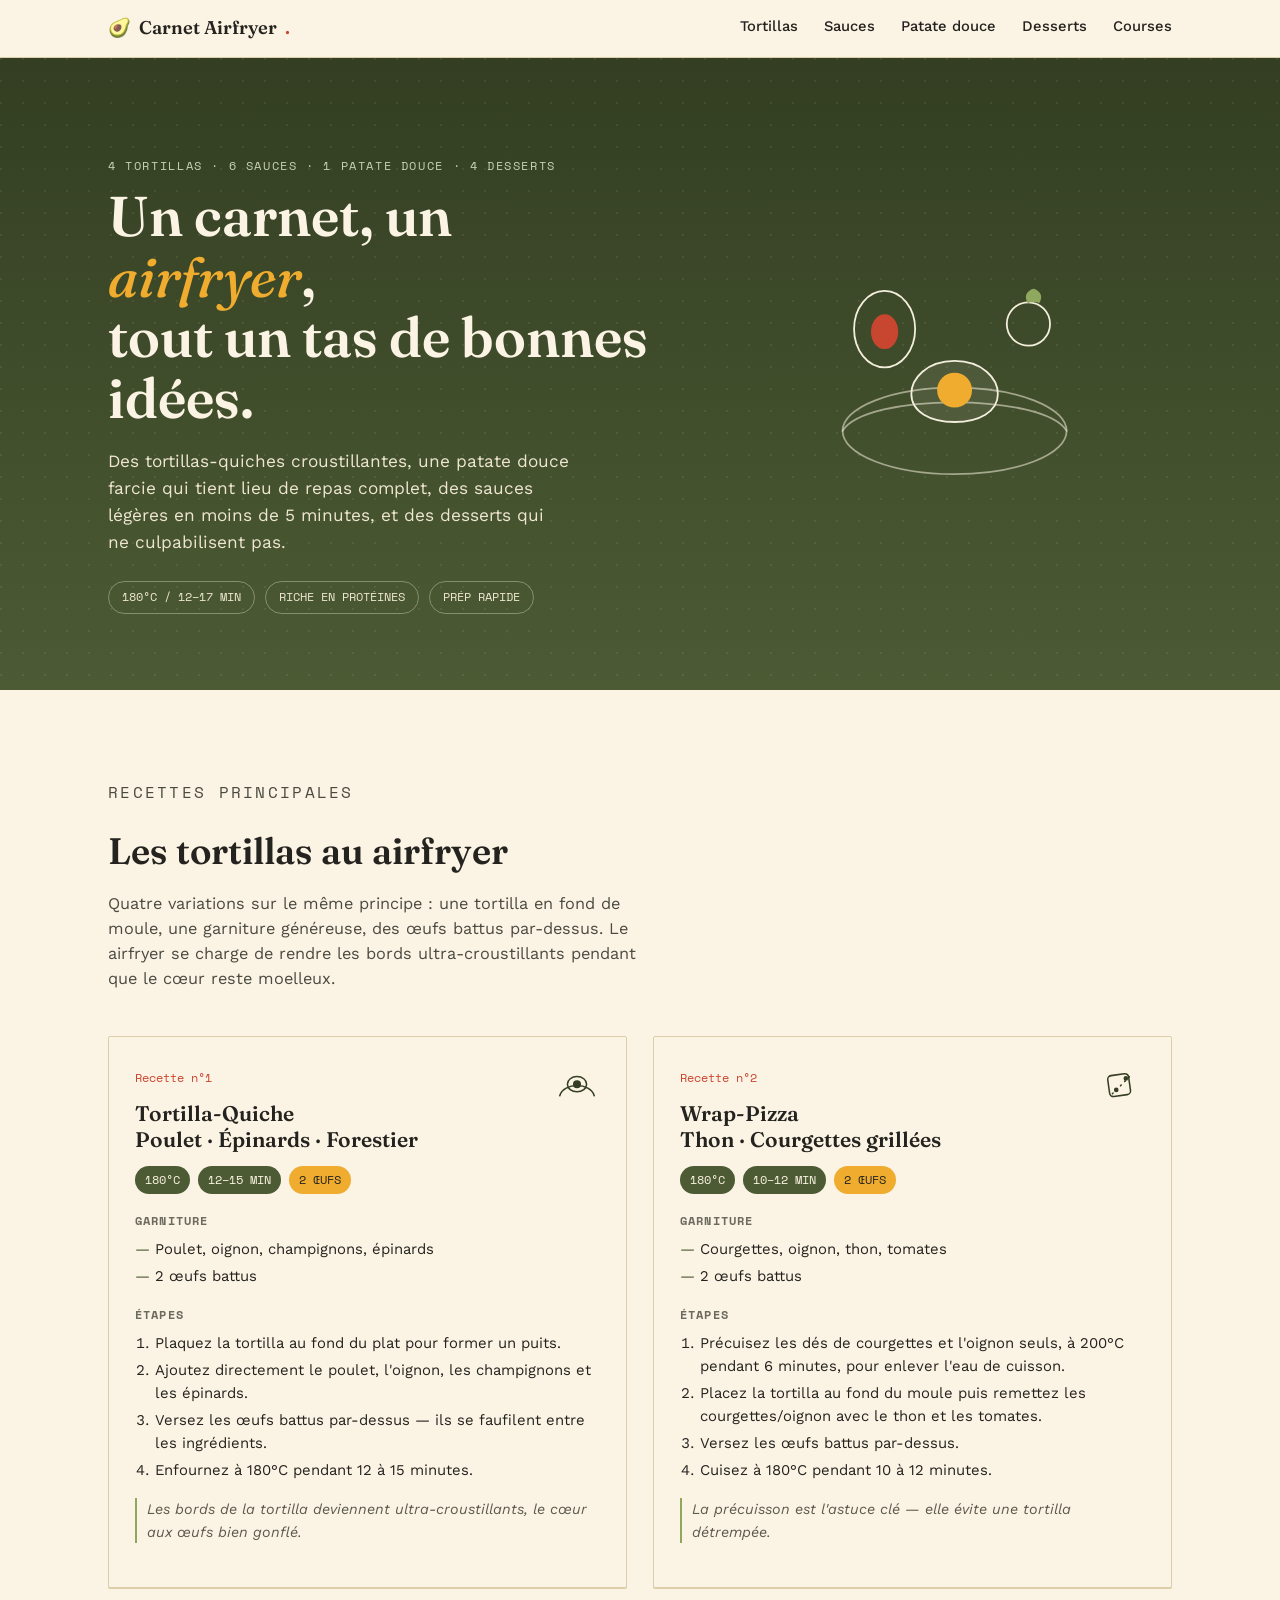
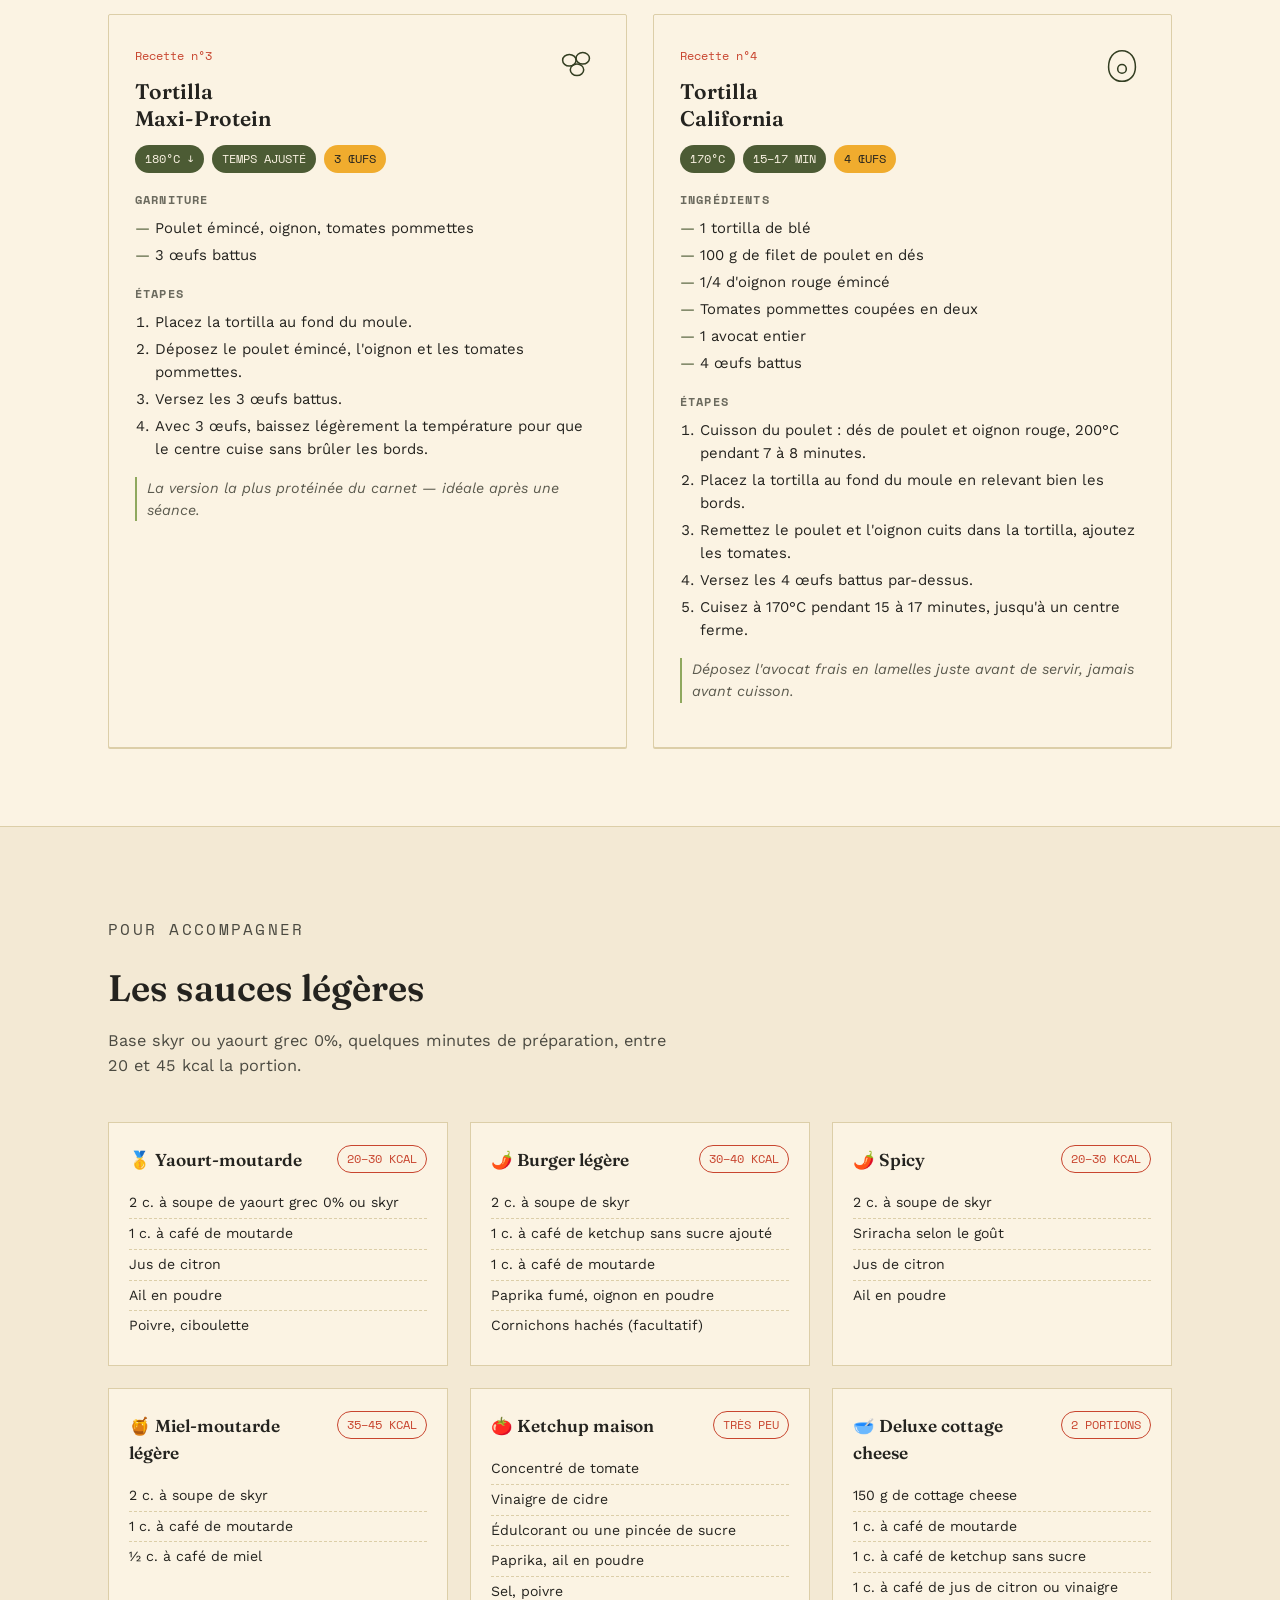
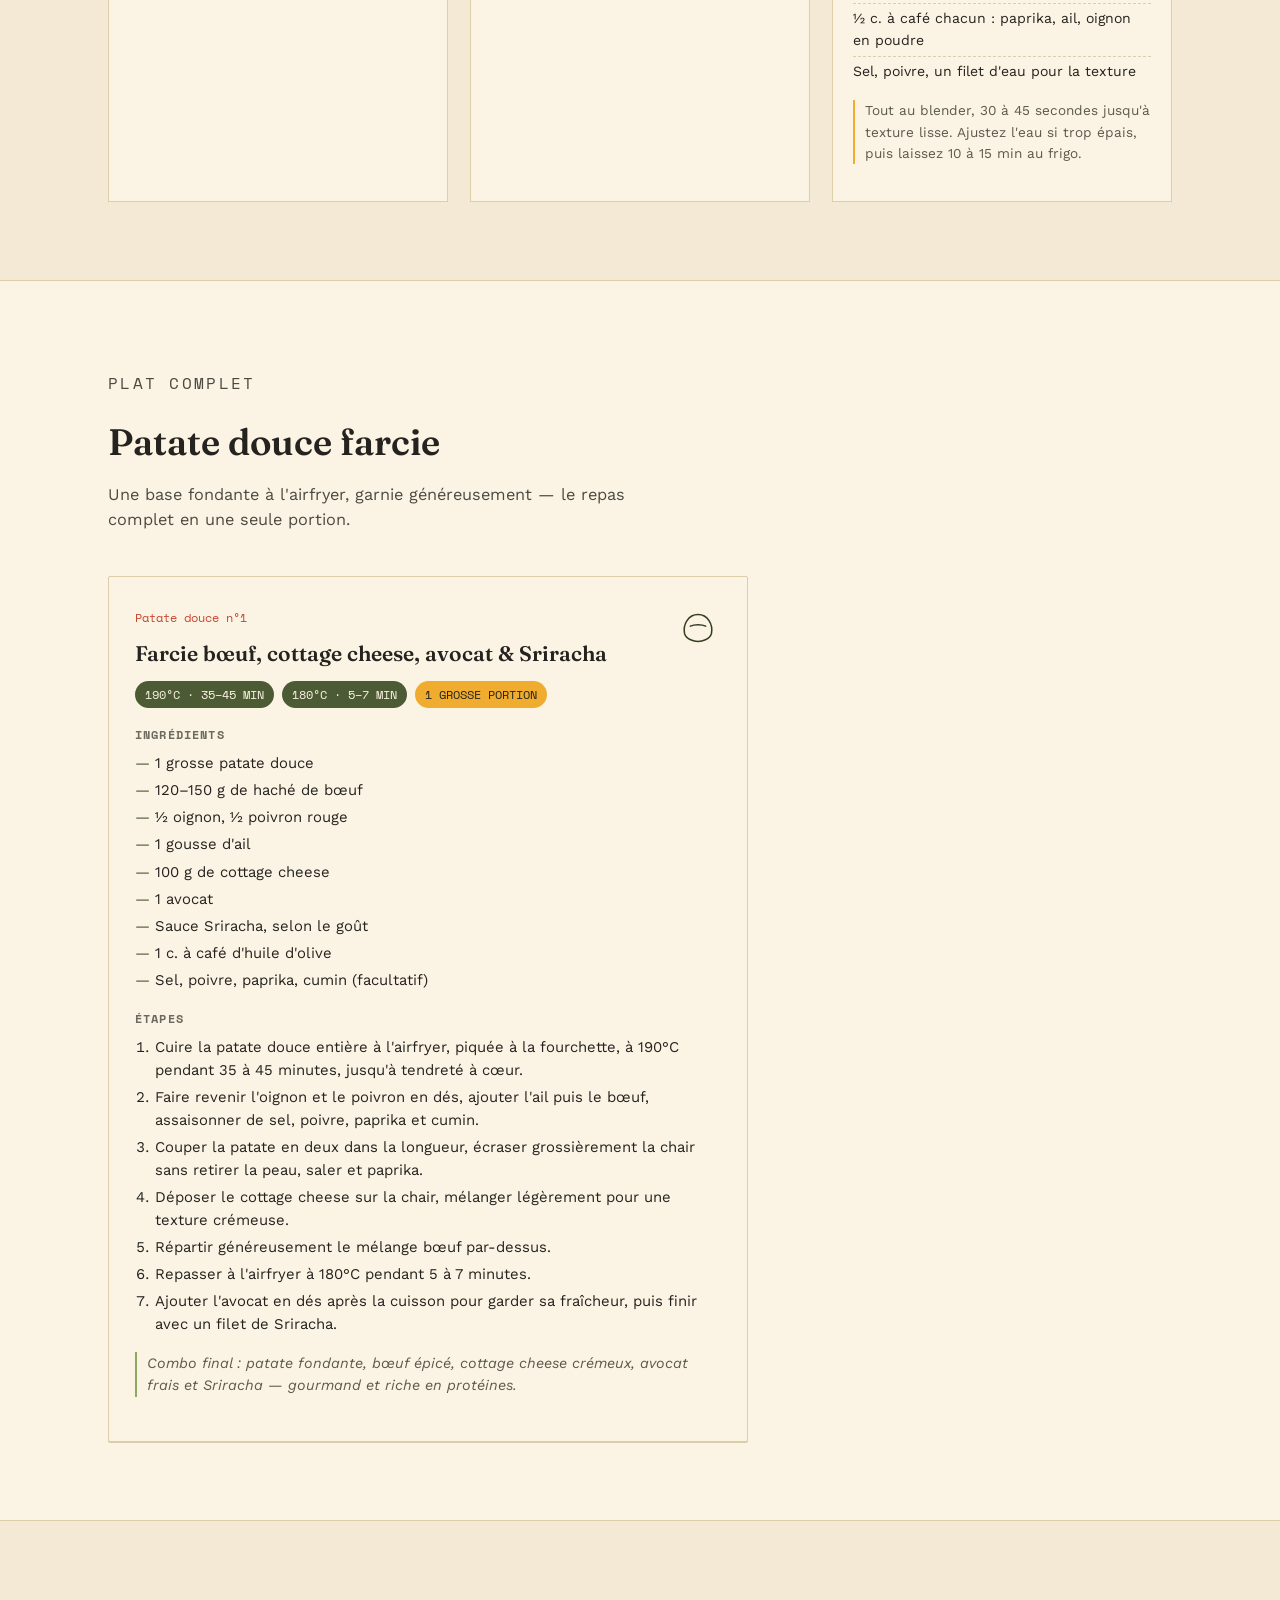
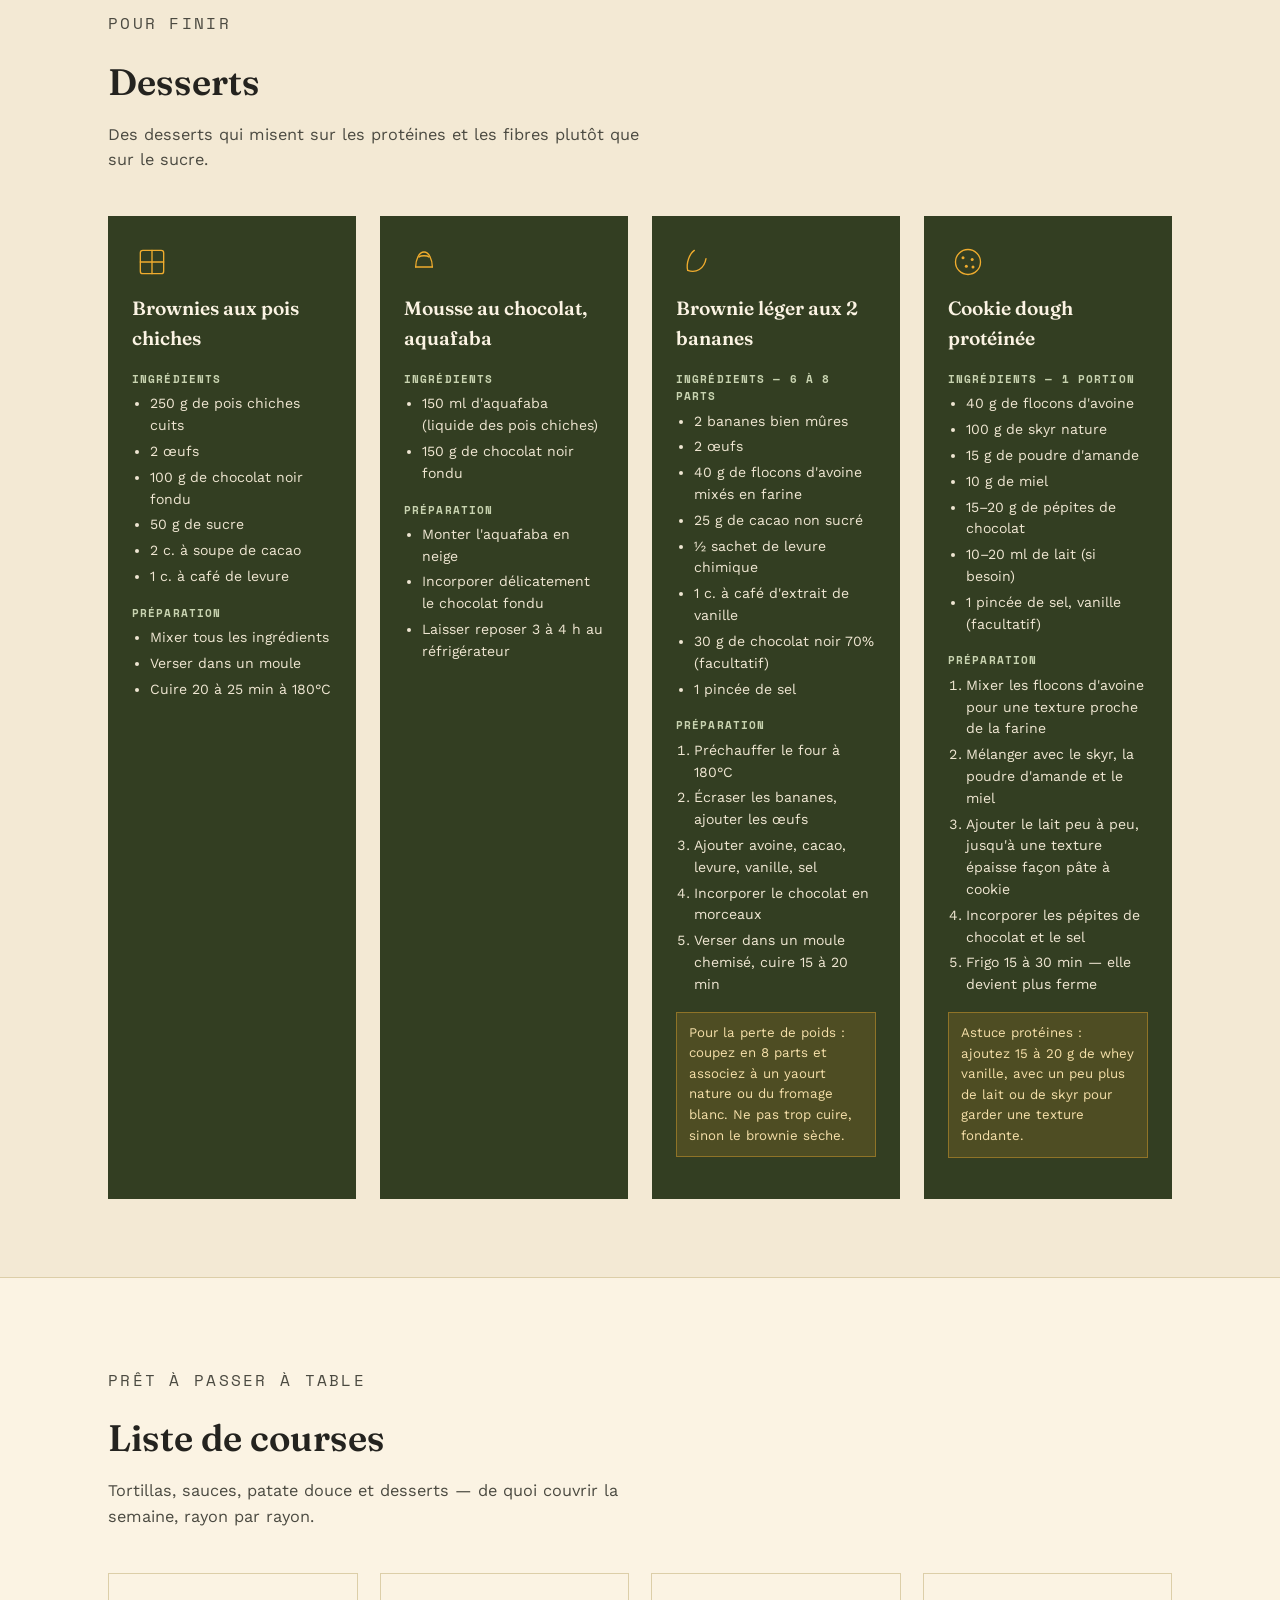
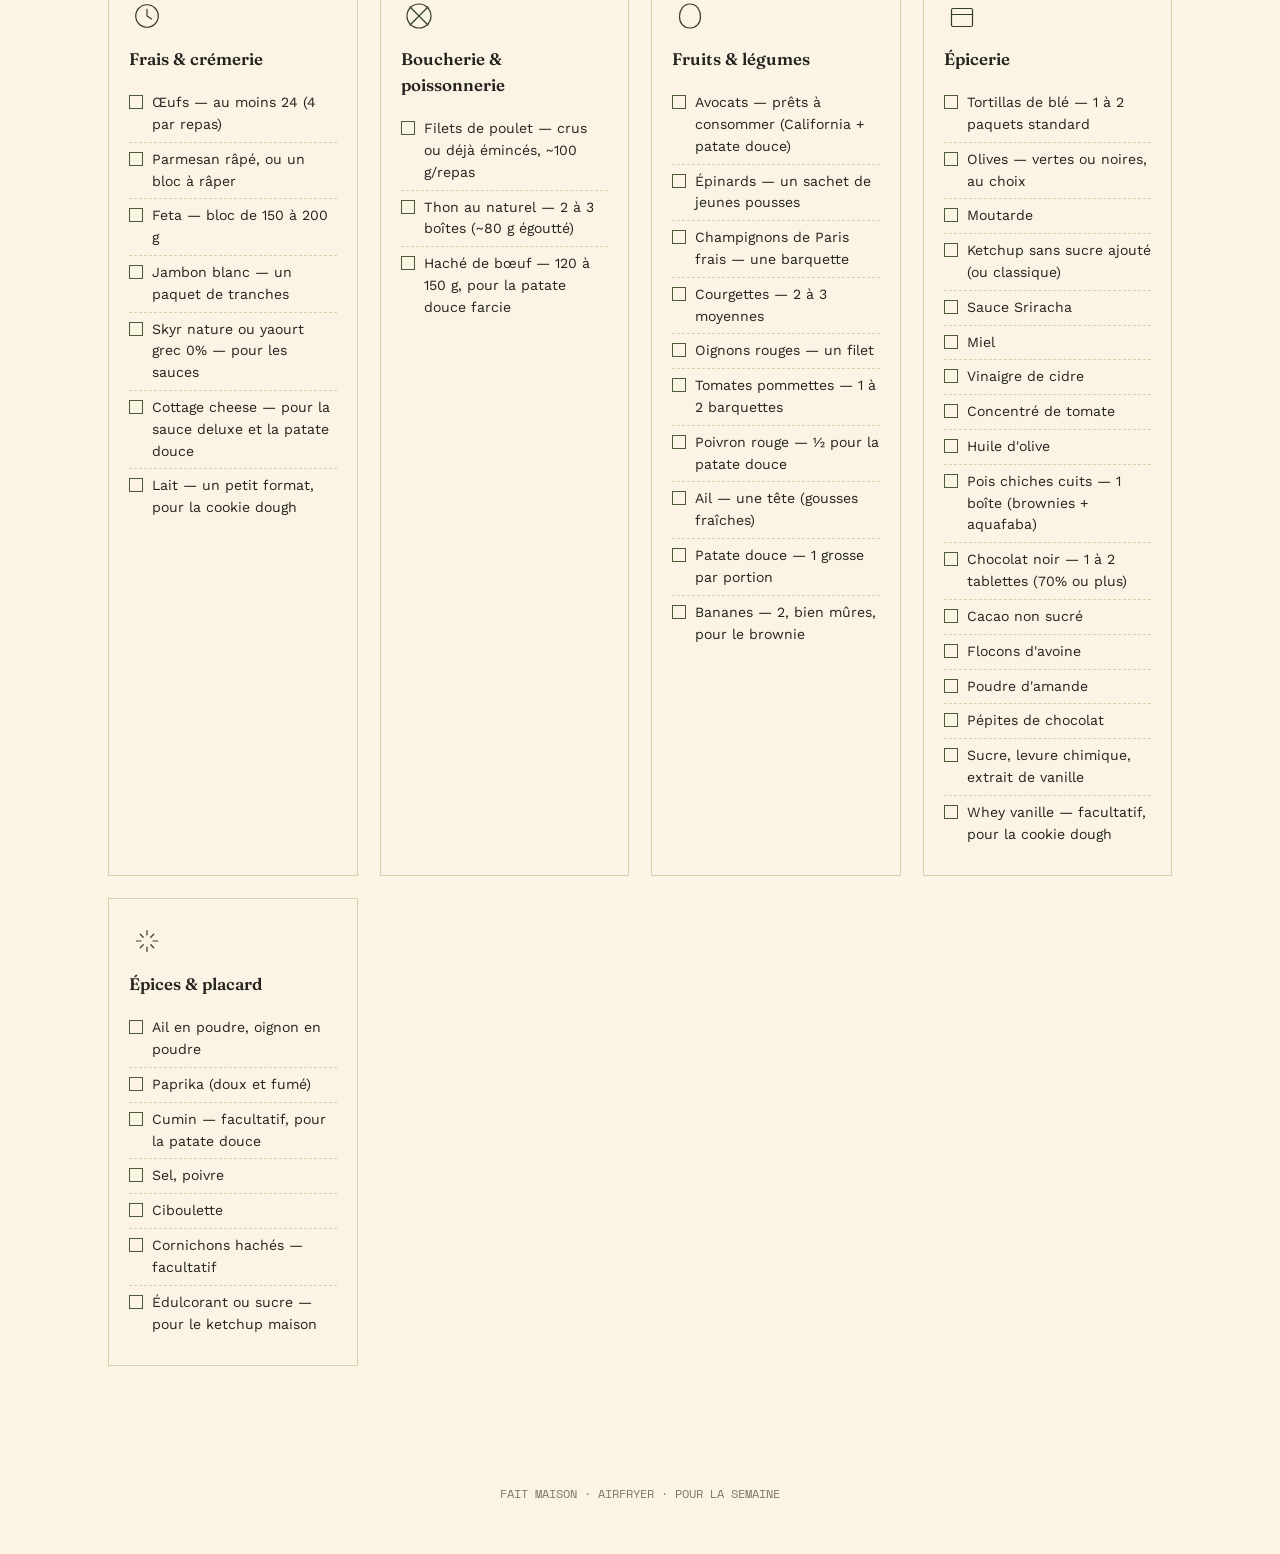
==== recettes.html @ 5f3b18d6 "Add files via upload" ====
<!DOCTYPE html>
<html lang="fr">
<head>
<meta charset="UTF-8">
<meta name="viewport" content="width=device-width, initial-scale=1.0">
<title>Carnet Airfryer — Recettes maison</title>
<link rel="preconnect" href="https://fonts.googleapis.com">
<link rel="preconnect" href="https://fonts.gstatic.com" crossorigin>
<link href="https://fonts.googleapis.com/css2?family=Fraunces:ital,opsz,wght@0,9..144,400;0,9..144,600;1,9..144,500;1,9..144,600&family=Work+Sans:wght@400;500;600;700&family=Space+Mono:wght@400;700&display=swap" rel="stylesheet">
<style>
  :root{
    --ink:#24231F;
    --paper:#FBF3E3;
    --paper-dim:#F3E9D4;
    --avocado:#4C5B34;
    --avocado-dark:#333E22;
    --avocado-light:#8FA85E;
    --yolk:#F0AC2E;
    --tomato:#C8452F;
    --line:#DCCEA8;
    --max:1120px;
  }
  *{box-sizing:border-box;}
  html{scroll-behavior:smooth;}
  @media (prefers-reduced-motion: reduce){
    html{scroll-behavior:auto;}
    *{animation-duration:0.001ms !important; animation-iteration-count:1 !important; transition-duration:0.001ms !important;}
  }
  body{
    margin:0;
    background:var(--paper);
    color:var(--ink);
    font-family:'Work Sans', sans-serif;
    font-size:16px;
    line-height:1.55;
    -webkit-font-smoothing:antialiased;
  }
  h1,h2,h3{
    font-family:'Fraunces', serif;
    margin:0;
    color:var(--ink);
    font-weight:600;
  }
  .eyebrow{
    font-family:'Space Mono', monospace;
    text-transform:uppercase;
    letter-spacing:0.14em;
    font-size:0.72rem;
    color:var(--avocado);
  }
  a{color:inherit;}
  img,svg{display:block;}
  .icon{width:46px;height:46px;color:var(--avocado-dark);flex-shrink:0;}
  .wrap{max-width:var(--max); margin:0 auto; padding:0 28px;}

  /* ---------- Header ---------- */
  .site-header{
    position:sticky; top:0; z-index:50;
    background:rgba(251,243,227,0.9);
    backdrop-filter:blur(6px);
    border-bottom:1px solid var(--line);
  }
  .site-header .wrap{
    display:flex; align-items:center; justify-content:space-between;
    padding-top:14px; padding-bottom:14px;
  }
  .logo{
    font-family:'Fraunces', serif;
    font-weight:600;
    font-size:1.15rem;
    display:flex; align-items:center; gap:8px;
  }
  .logo .dot{color:var(--tomato);}
  .site-header nav{display:flex; gap:26px;}
  .site-header nav a{
    text-decoration:none;
    font-size:0.92rem;
    font-weight:500;
    color:var(--ink);
    position:relative;
    padding-bottom:3px;
  }
  .site-header nav a::after{
    content:"";
    position:absolute; left:0; right:0; bottom:0;
    height:2px; background:var(--avocado);
    transform:scaleX(0); transform-origin:left;
    transition:transform .25s ease;
  }
  .site-header nav a:hover::after, .site-header nav a:focus-visible::after{transform:scaleX(1);}

  /* ---------- Hero ---------- */
  .hero{
    background:linear-gradient(180deg, var(--avocado-dark) 0%, var(--avocado) 100%);
    color:var(--paper);
    padding:88px 0 76px;
    position:relative;
    overflow:hidden;
  }
  .hero::before{
    content:"";
    position:absolute; inset:0;
    background-image:radial-gradient(circle at 1px 1px, rgba(251,243,227,0.08) 1px, transparent 0);
    background-size:22px 22px;
    pointer-events:none;
  }
  .hero .wrap{display:grid; grid-template-columns:1.15fr 0.85fr; gap:40px; align-items:center; position:relative;}
  .hero h1{
    font-size:clamp(2.3rem, 4.4vw, 3.5rem);
    line-height:1.08;
    color:var(--paper);
    max-width:15ch;
  }
  .hero h1 em{
    font-style:italic; color:var(--yolk); font-weight:500;
  }
  .hero p.lede{
    margin-top:20px;
    font-size:1.08rem;
    max-width:42ch;
    color:#EFE6D2;
  }
  .hero .tags{display:flex; gap:10px; flex-wrap:wrap; margin-top:26px;}
  .hero .tags span{
    font-family:'Space Mono', monospace;
    font-size:0.75rem;
    border:1px solid rgba(251,243,227,0.35);
    border-radius:100px;
    padding:6px 13px;
    color:#EFE6D2;
  }
  .hero-art{ position:relative; height:280px; }
  .hero-art svg{position:absolute;}

  /* ---------- Sections ---------- */
  .section{padding:78px 0;}
  .section + .section{border-top:1px solid var(--line);}
  .section--dim{background:var(--paper-dim);}
  .section-head{max-width:56ch; margin-bottom:44px;}
  .section-head h2{font-size:clamp(1.7rem,3vw,2.3rem); margin-top:8px;}
  .section-head p{margin-top:12px; color:#4B4A41; font-size:1.02rem;}

  /* ---------- Recipe cards ---------- */
  .grid{
    display:grid;
    grid-template-columns:repeat(2, 1fr);
    gap:26px;
  }
  .card{
    background:var(--paper);
    border:1px solid var(--line);
    border-radius:2px;
    padding:28px 26px 30px;
    position:relative;
    box-shadow:0 1px 0 var(--line);
    transition:transform .22s ease, box-shadow .22s ease;
  }
  .card:hover{transform:translateY(-3px); box-shadow:0 10px 22px -14px rgba(36,35,31,0.45);}
  .card-top{display:flex; align-items:flex-start; justify-content:space-between; gap:14px;}
  .card h3{font-size:1.32rem; margin-top:10px; line-height:1.25;}
  .card .num{
    font-family:'Space Mono', monospace;
    font-size:0.72rem;
    color:var(--tomato);
  }
  .badges{display:flex; gap:8px; flex-wrap:wrap; margin:14px 0 18px;}
  .badge{
    font-family:'Space Mono', monospace;
    font-size:0.72rem;
    background:var(--avocado);
    color:var(--paper);
    padding:5px 10px;
    border-radius:100px;
    white-space:nowrap;
  }
  .badge.alt{background:var(--yolk); color:var(--ink);}
  .card .note{
    font-size:0.9rem;
    font-style:italic;
    color:#5B5A4E;
    border-left:2px solid var(--avocado-light);
    padding-left:10px;
    margin-top:16px;
  }
  .card h4{
    font-family:'Space Mono', monospace;
    font-size:0.72rem;
    text-transform:uppercase;
    letter-spacing:0.1em;
    color:#6B6A5E;
    margin:18px 0 8px;
  }
  .card ul, .card ol{margin:0; padding-left:20px; font-size:0.93rem;}
  .card ul li, .card ol li{margin-bottom:4px;}
  .card ul{list-style:none; padding-left:0;}
  .card ul li::before{content:"— "; color:var(--avocado);}

  /* ---------- Courses (grocery) ---------- */
  .courses-grid{display:grid; grid-template-columns:repeat(auto-fit, minmax(210px,1fr)); gap:22px;}
  .rayon{
    background:var(--paper);
    border:1px solid var(--line);
    padding:24px 20px;
  }
  .rayon .icon{width:36px;height:36px; margin-bottom:12px;}
  .rayon h3{font-size:1.05rem;}
  .rayon ul{list-style:none; padding:0; margin:14px 0 0; font-size:0.88rem;}
  .rayon li{
    display:flex; gap:9px; align-items:flex-start;
    padding:6px 0;
    border-top:1px dashed var(--line);
  }
  .rayon li:first-child{border-top:none;}
  .rayon li::before{
    content:"";
    width:12px; height:12px;
    margin-top:3px;
    border:1.5px solid var(--avocado);
    flex-shrink:0;
  }

  /* ---------- Sauces ---------- */
  .sauce-grid{display:grid; grid-template-columns:repeat(3,1fr); gap:22px;}
  .sauce-card{
    background:var(--paper);
    border:1px solid var(--line);
    padding:22px 20px 24px;
    display:flex; flex-direction:column;
  }
  .sauce-card .top{display:flex; justify-content:space-between; align-items:flex-start; gap:10px;}
  .sauce-card h3{font-size:1.08rem; margin-top:2px;}
  .kcal{
    font-family:'Space Mono', monospace;
    font-size:0.72rem;
    color:var(--tomato);
    white-space:nowrap;
    border:1px solid var(--tomato);
    border-radius:100px;
    padding:4px 9px;
  }
  .sauce-card ul{list-style:none; padding:0; margin:14px 0 0; font-size:0.88rem; flex:1;}
  .sauce-card ul li{padding:4px 0; border-top:1px dashed var(--line);}
  .sauce-card ul li:first-child{border-top:none;}
  .sauce-card .prep{
    margin-top:14px;
    font-size:0.85rem;
    color:#5B5A4E;
    border-left:2px solid var(--yolk);
    padding-left:10px;
  }

  /* ---------- Desserts ---------- */
  .dessert-grid{display:grid; grid-template-columns:repeat(auto-fit, minmax(240px,1fr)); gap:24px;}
  .dessert-card{
    background:var(--avocado-dark);
    color:var(--paper);
    padding:26px 24px 28px;
    position:relative;
  }
  .dessert-card .icon{color:var(--yolk); width:40px; height:40px;}
  .dessert-card h3{color:var(--paper); font-size:1.2rem; margin-top:12px;}
  .dessert-card h4{
    font-family:'Space Mono', monospace;
    font-size:0.7rem; text-transform:uppercase; letter-spacing:0.1em;
    color:#C8D3B0; margin:16px 0 6px;
  }
  .dessert-card ul, .dessert-card ol{padding-left:18px; font-size:0.88rem; margin:0;}
  .dessert-card li{margin-bottom:4px; color:#EFE6D2;}
  .dessert-card .tip{
    margin-top:16px;
    background:rgba(240,172,46,0.14);
    border:1px solid rgba(240,172,46,0.4);
    padding:10px 12px;
    font-size:0.83rem;
    color:#F5DFA9;
  }

  footer{
    padding:40px 0 50px;
    text-align:center;
    font-family:'Space Mono', monospace;
    font-size:0.78rem;
    color:#7C7A6B;
  }

  /* ---------- Responsive ---------- */
  @media (max-width:900px){
    .hero .wrap{grid-template-columns:1fr;}
    .hero-art{height:200px;}
    .grid, .sauce-grid, .dessert-grid{grid-template-columns:repeat(2,1fr);}
    .courses-grid{grid-template-columns:repeat(2,1fr);}
  }
  @media (max-width:640px){
    .site-header nav{display:none;}
    .grid, .sauce-grid, .dessert-grid, .courses-grid{grid-template-columns:1fr;}
    .section{padding:56px 0;}
    .hero{padding:64px 0 52px;}
  }

  /* focus visibility */
  a:focus-visible, button:focus-visible{outline:2px solid var(--tomato); outline-offset:3px;}
</style>
</head>
<body>

<header class="site-header">
  <div class="wrap">
    <div class="logo"><span>🥑</span> Carnet Airfryer<span class="dot">.</span></div>
    <nav>
      <a href="#tortillas">Tortillas</a>
      <a href="#sauces">Sauces</a>
      <a href="#patate-douce">Patate douce</a>
      <a href="#desserts">Desserts</a>
      <a href="#courses">Courses</a>
    </nav>
  </div>
</header>

<!-- ================= HERO ================= -->
<section class="hero" id="hero">
  <div class="wrap">
    <div>
      <p class="eyebrow" style="color:#C8D3B0;">4 tortillas · 6 sauces · 1 patate douce · 4 desserts</p>
      <h1>Un carnet, un <em>airfryer</em>,<br>tout un tas de bonnes idées.</h1>
      <p class="lede">Des tortillas-quiches croustillantes, une patate douce farcie qui tient lieu de repas complet, des sauces légères en moins de 5 minutes, et des desserts qui ne culpabilisent pas.</p>
      <div class="tags">
        <span>180°C / 12–17 MIN</span>
        <span>RICHE EN PROTÉINES</span>
        <span>PRÉP RAPIDE</span>
      </div>
    </div>
    <div class="hero-art">
      <svg viewBox="0 0 220 220" width="100%" height="100%" fill="none" stroke="#F4EEDD" stroke-width="1.4" stroke-linecap="round" stroke-linejoin="round">
        <!-- tortilla base -->
        <ellipse cx="110" cy="150" rx="88" ry="34" stroke-opacity="0.55"/>
        <path d="M22 150 C 40 120, 180 120, 198 150" stroke-opacity="0.55"/>
        <!-- egg -->
        <path d="M110 95 c -22 0 -34 14 -34 26 c 0 14 15 22 34 22 c 19 0 34 -8 34 -22 c 0 -12 -12 -26 -34 -26 z" fill="#F4EEDD" fill-opacity="0.08"/>
        <circle cx="110" cy="118" r="13" fill="#F0AC2E" stroke="#F0AC2E"/>
        <!-- avocado slice -->
        <ellipse cx="55" cy="70" rx="24" ry="30" stroke="#F4EEDD"/>
        <ellipse cx="55" cy="72" rx="10" ry="13" fill="#C8452F" stroke="#C8452F"/>
        <!-- tomato -->
        <circle cx="168" cy="66" r="17" stroke="#F4EEDD"/>
        <path d="M168 49 q -4 -7 4 -10 q 8 3 4 10" fill="#8FA85E" stroke="#8FA85E"/>
      </svg>
    </div>
  </div>
</section>

<!-- ================= TORTILLAS ================= -->
<section class="section" id="tortillas">
  <div class="wrap">
    <div class="section-head">
      <p class="eyebrow">Recettes principales</p>
      <h2>Les tortillas au airfryer</h2>
      <p>Quatre variations sur le même principe&nbsp;: une tortilla en fond de moule, une garniture généreuse, des œufs battus par-dessus. Le airfryer se charge de rendre les bords ultra-croustillants pendant que le cœur reste moelleux.</p>
    </div>

    <div class="grid">

      <!-- Recette 1 -->
      <article class="card">
        <div class="card-top">
          <div>
            <span class="num">Recette n°1</span>
            <h3>Tortilla-Quiche<br>Poulet · Épinards · Forestier</h3>
          </div>
          <svg class="icon" viewBox="0 0 48 48" fill="none" stroke="currentColor" stroke-width="1.6" stroke-linecap="round" stroke-linejoin="round">
            <path d="M6 32c4-14 32-14 36 0" />
            <ellipse cx="24" cy="20" rx="10" ry="8"/>
            <circle cx="24" cy="20" r="3.4" fill="currentColor"/>
          </svg>
        </div>
        <div class="badges">
          <span class="badge">180°C</span>
          <span class="badge">12–15 MIN</span>
          <span class="badge alt">2 ŒUFS</span>
        </div>
        <h4>Garniture</h4>
        <ul>
          <li>Poulet, oignon, champignons, épinards</li>
          <li>2 œufs battus</li>
        </ul>
        <h4>Étapes</h4>
        <ol>
          <li>Plaquez la tortilla au fond du plat pour former un puits.</li>
          <li>Ajoutez directement le poulet, l'oignon, les champignons et les épinards.</li>
          <li>Versez les œufs battus par-dessus — ils se faufilent entre les ingrédients.</li>
          <li>Enfournez à 180°C pendant 12 à 15 minutes.</li>
        </ol>
        <p class="note">Les bords de la tortilla deviennent ultra-croustillants, le cœur aux œufs bien gonflé.</p>
      </article>

      <!-- Recette 2 -->
      <article class="card">
        <div class="card-top">
          <div>
            <span class="num">Recette n°2</span>
            <h3>Wrap-Pizza<br>Thon · Courgettes grillées</h3>
          </div>
          <svg class="icon" viewBox="0 0 48 48" fill="none" stroke="currentColor" stroke-width="1.6" stroke-linecap="round" stroke-linejoin="round">
            <rect x="10" y="10" width="22" height="22" rx="4" transform="rotate(-8 21 21)"/>
            <path d="M14 30l20 -20" stroke-dasharray="1 5"/>
            <circle cx="28" cy="14" r="1.6" fill="currentColor"/>
            <circle cx="18" cy="26" r="1.6" fill="currentColor"/>
          </svg>
        </div>
        <div class="badges">
          <span class="badge">180°C</span>
          <span class="badge">10–12 MIN</span>
          <span class="badge alt">2 ŒUFS</span>
        </div>
        <h4>Garniture</h4>
        <ul>
          <li>Courgettes, oignon, thon, tomates</li>
          <li>2 œufs battus</li>
        </ul>
        <h4>Étapes</h4>
        <ol>
          <li>Précuisez les dés de courgettes et l'oignon seuls, à 200°C pendant 6 minutes, pour enlever l'eau de cuisson.</li>
          <li>Placez la tortilla au fond du moule puis remettez les courgettes/oignon avec le thon et les tomates.</li>
          <li>Versez les œufs battus par-dessus.</li>
          <li>Cuisez à 180°C pendant 10 à 12 minutes.</li>
        </ol>
        <p class="note">La précuisson est l'astuce clé — elle évite une tortilla détrempée.</p>
      </article>

      <!-- Recette 3 -->
      <article class="card">
        <div class="card-top">
          <div>
            <span class="num">Recette n°3</span>
            <h3>Tortilla<br>Maxi-Protein</h3>
          </div>
          <svg class="icon" viewBox="0 0 48 48" fill="none" stroke="currentColor" stroke-width="1.6" stroke-linecap="round" stroke-linejoin="round">
            <ellipse cx="16" cy="18" rx="7" ry="6"/>
            <ellipse cx="30" cy="16" rx="7" ry="6"/>
            <ellipse cx="24" cy="28" rx="7" ry="6"/>
          </svg>
        </div>
        <div class="badges">
          <span class="badge">180°C ↓</span>
          <span class="badge">TEMPS AJUSTÉ</span>
          <span class="badge alt">3 ŒUFS</span>
        </div>
        <h4>Garniture</h4>
        <ul>
          <li>Poulet émincé, oignon, tomates pommettes</li>
          <li>3 œufs battus</li>
        </ul>
        <h4>Étapes</h4>
        <ol>
          <li>Placez la tortilla au fond du moule.</li>
          <li>Déposez le poulet émincé, l'oignon et les tomates pommettes.</li>
          <li>Versez les 3 œufs battus.</li>
          <li>Avec 3 œufs, baissez légèrement la température pour que le centre cuise sans brûler les bords.</li>
        </ol>
        <p class="note">La version la plus protéinée du carnet — idéale après une séance.</p>
      </article>

      <!-- Recette 4 -->
      <article class="card">
        <div class="card-top">
          <div>
            <span class="num">Recette n°4</span>
            <h3>Tortilla<br>California</h3>
          </div>
          <svg class="icon" viewBox="0 0 48 48" fill="none" stroke="currentColor" stroke-width="1.6" stroke-linecap="round" stroke-linejoin="round">
            <path d="M24 8c-9 0-14 8-14 17 0 9 6 15 14 15s14-6 14-15c0-9-5-17-14-17z"/>
            <circle cx="24" cy="27" r="4.5"/>
          </svg>
        </div>
        <div class="badges">
          <span class="badge">170°C</span>
          <span class="badge">15–17 MIN</span>
          <span class="badge alt">4 ŒUFS</span>
        </div>
        <h4>Ingrédients</h4>
        <ul>
          <li>1 tortilla de blé</li>
          <li>100 g de filet de poulet en dés</li>
          <li>1/4 d'oignon rouge émincé</li>
          <li>Tomates pommettes coupées en deux</li>
          <li>1 avocat entier</li>
          <li>4 œufs battus</li>
        </ul>
        <h4>Étapes</h4>
        <ol>
          <li>Cuisson du poulet : dés de poulet et oignon rouge, 200°C pendant 7 à 8 minutes.</li>
          <li>Placez la tortilla au fond du moule en relevant bien les bords.</li>
          <li>Remettez le poulet et l'oignon cuits dans la tortilla, ajoutez les tomates.</li>
          <li>Versez les 4 œufs battus par-dessus.</li>
          <li>Cuisez à 170°C pendant 15 à 17 minutes, jusqu'à un centre ferme.</li>
        </ol>
        <p class="note">Déposez l'avocat frais en lamelles juste avant de servir, jamais avant cuisson.</p>
      </article>

    </div>
  </div>
</section>

<!-- ================= SAUCES ================= -->
<section class="section section--dim" id="sauces">
  <div class="wrap">
    <div class="section-head">
      <p class="eyebrow">Pour accompagner</p>
      <h2>Les sauces légères</h2>
      <p>Base skyr ou yaourt grec 0%, quelques minutes de préparation, entre 20 et 45 kcal la portion.</p>
    </div>

    <div class="sauce-grid">

      <div class="sauce-card">
        <div class="top">
          <h3>🥇 Yaourt-moutarde</h3>
          <span class="kcal">20–30 KCAL</span>
        </div>
        <ul>
          <li>2 c. à soupe de yaourt grec 0% ou skyr</li>
          <li>1 c. à café de moutarde</li>
          <li>Jus de citron</li>
          <li>Ail en poudre</li>
          <li>Poivre, ciboulette</li>
        </ul>
      </div>

      <div class="sauce-card">
        <div class="top">
          <h3>🌶️ Burger légère</h3>
          <span class="kcal">30–40 KCAL</span>
        </div>
        <ul>
          <li>2 c. à soupe de skyr</li>
          <li>1 c. à café de ketchup sans sucre ajouté</li>
          <li>1 c. à café de moutarde</li>
          <li>Paprika fumé, oignon en poudre</li>
          <li>Cornichons hachés (facultatif)</li>
        </ul>
      </div>

      <div class="sauce-card">
        <div class="top">
          <h3>🌶️ Spicy</h3>
          <span class="kcal">20–30 KCAL</span>
        </div>
        <ul>
          <li>2 c. à soupe de skyr</li>
          <li>Sriracha selon le goût</li>
          <li>Jus de citron</li>
          <li>Ail en poudre</li>
        </ul>
      </div>

      <div class="sauce-card">
        <div class="top">
          <h3>🍯 Miel-moutarde légère</h3>
          <span class="kcal">35–45 KCAL</span>
        </div>
        <ul>
          <li>2 c. à soupe de skyr</li>
          <li>1 c. à café de moutarde</li>
          <li>½ c. à café de miel</li>
        </ul>
      </div>

      <div class="sauce-card">
        <div class="top">
          <h3>🍅 Ketchup maison</h3>
          <span class="kcal">TRÈS PEU</span>
        </div>
        <ul>
          <li>Concentré de tomate</li>
          <li>Vinaigre de cidre</li>
          <li>Édulcorant ou une pincée de sucre</li>
          <li>Paprika, ail en poudre</li>
          <li>Sel, poivre</li>
        </ul>
      </div>

      <div class="sauce-card">
        <div class="top">
          <h3>🥣 Deluxe cottage cheese</h3>
          <span class="kcal">2 PORTIONS</span>
        </div>
        <ul>
          <li>150 g de cottage cheese</li>
          <li>1 c. à café de moutarde</li>
          <li>1 c. à café de ketchup sans sucre</li>
          <li>1 c. à café de jus de citron ou vinaigre</li>
          <li>½ c. à café chacun : paprika, ail, oignon en poudre</li>
          <li>Sel, poivre, un filet d'eau pour la texture</li>
        </ul>
        <p class="prep">Tout au blender, 30 à 45 secondes jusqu'à texture lisse. Ajustez l'eau si trop épais, puis laissez 10 à 15 min au frigo.</p>
      </div>

    </div>
  </div>
</section>

<!-- ================= PATATE DOUCE ================= -->
<section class="section" id="patate-douce">
  <div class="wrap">
    <div class="section-head">
      <p class="eyebrow">Plat complet</p>
      <h2>Patate douce farcie</h2>
      <p>Une base fondante à l'airfryer, garnie généreusement — le repas complet en une seule portion.</p>
    </div>

    <div class="grid">
      <article class="card" style="grid-column: 1 / -1; max-width:640px;">
        <div class="card-top">
          <div>
            <span class="num">Patate douce n°1</span>
            <h3>Farcie bœuf, cottage cheese, avocat &amp; Sriracha</h3>
          </div>
          <svg class="icon" viewBox="0 0 48 48" fill="none" stroke="currentColor" stroke-width="1.6" stroke-linecap="round" stroke-linejoin="round">
            <path d="M10 30c-2-10 4-20 14-20s16 10 14 20c-2 6-10 8-14 8s-12-2-14-8z"/>
            <path d="M16 22c4-2 12-2 16 0"/>
          </svg>
        </div>
        <div class="badges">
          <span class="badge">190°C · 35–45 MIN</span>
          <span class="badge">180°C · 5–7 MIN</span>
          <span class="badge alt">1 GROSSE PORTION</span>
        </div>
        <h4>Ingrédients</h4>
        <ul>
          <li>1 grosse patate douce</li>
          <li>120–150 g de haché de bœuf</li>
          <li>½ oignon, ½ poivron rouge</li>
          <li>1 gousse d'ail</li>
          <li>100 g de cottage cheese</li>
          <li>1 avocat</li>
          <li>Sauce Sriracha, selon le goût</li>
          <li>1 c. à café d'huile d'olive</li>
          <li>Sel, poivre, paprika, cumin (facultatif)</li>
        </ul>
        <h4>Étapes</h4>
        <ol>
          <li>Cuire la patate douce entière à l'airfryer, piquée à la fourchette, à 190°C pendant 35 à 45 minutes, jusqu'à tendreté à cœur.</li>
          <li>Faire revenir l'oignon et le poivron en dés, ajouter l'ail puis le bœuf, assaisonner de sel, poivre, paprika et cumin.</li>
          <li>Couper la patate en deux dans la longueur, écraser grossièrement la chair sans retirer la peau, saler et paprika.</li>
          <li>Déposer le cottage cheese sur la chair, mélanger légèrement pour une texture crémeuse.</li>
          <li>Répartir généreusement le mélange bœuf par-dessus.</li>
          <li>Repasser à l'airfryer à 180°C pendant 5 à 7 minutes.</li>
          <li>Ajouter l'avocat en dés après la cuisson pour garder sa fraîcheur, puis finir avec un filet de Sriracha.</li>
        </ol>
        <p class="note">Combo final : patate fondante, bœuf épicé, cottage cheese crémeux, avocat frais et Sriracha — gourmand et riche en protéines.</p>
      </article>
    </div>
  </div>
</section>

<!-- ================= DESSERTS ================= -->
<section class="section section--dim" id="desserts">
  <div class="wrap">
    <div class="section-head">
      <p class="eyebrow">Pour finir</p>
      <h2>Desserts</h2>
      <p>Des desserts qui misent sur les protéines et les fibres plutôt que sur le sucre.</p>
    </div>

    <div class="dessert-grid">

      <div class="dessert-card">
        <svg class="icon" viewBox="0 0 48 48" fill="none" stroke="currentColor" stroke-width="1.6" stroke-linecap="round" stroke-linejoin="round"><rect x="10" y="10" width="28" height="28" rx="3"/><path d="M10 24h28M24 10v28"/></svg>
        <h3>Brownies aux pois chiches</h3>
        <h4>Ingrédients</h4>
        <ul>
          <li>250 g de pois chiches cuits</li>
          <li>2 œufs</li>
          <li>100 g de chocolat noir fondu</li>
          <li>50 g de sucre</li>
          <li>2 c. à soupe de cacao</li>
          <li>1 c. à café de levure</li>
        </ul>
        <h4>Préparation</h4>
        <ul>
          <li>Mixer tous les ingrédients</li>
          <li>Verser dans un moule</li>
          <li>Cuire 20 à 25 min à 180°C</li>
        </ul>
      </div>

      <div class="dessert-card">
        <svg class="icon" viewBox="0 0 48 48" fill="none" stroke="currentColor" stroke-width="1.6" stroke-linecap="round" stroke-linejoin="round"><path d="M14 30c0-9 4-18 10-18s10 9 10 18"/><path d="M14 30h20"/><path d="M18 18c2-2 10-2 12 0"/></svg>
        <h3>Mousse au chocolat, aquafaba</h3>
        <h4>Ingrédients</h4>
        <ul>
          <li>150 ml d'aquafaba (liquide des pois chiches)</li>
          <li>150 g de chocolat noir fondu</li>
        </ul>
        <h4>Préparation</h4>
        <ul>
          <li>Monter l'aquafaba en neige</li>
          <li>Incorporer délicatement le chocolat fondu</li>
          <li>Laisser reposer 3 à 4 h au réfrigérateur</li>
        </ul>
      </div>

      <div class="dessert-card">
        <svg class="icon" viewBox="0 0 48 48" fill="none" stroke="currentColor" stroke-width="1.6" stroke-linecap="round" stroke-linejoin="round"><path d="M14 34c10 4 20-2 22-14"/><path d="M14 34c-2-8 2-20 8-24"/></svg>
        <h3>Brownie léger aux 2 bananes</h3>
        <h4>Ingrédients — 6 à 8 parts</h4>
        <ul>
          <li>2 bananes bien mûres</li>
          <li>2 œufs</li>
          <li>40 g de flocons d'avoine mixés en farine</li>
          <li>25 g de cacao non sucré</li>
          <li>½ sachet de levure chimique</li>
          <li>1 c. à café d'extrait de vanille</li>
          <li>30 g de chocolat noir 70% (facultatif)</li>
          <li>1 pincée de sel</li>
        </ul>
        <h4>Préparation</h4>
        <ol>
          <li>Préchauffer le four à 180°C</li>
          <li>Écraser les bananes, ajouter les œufs</li>
          <li>Ajouter avoine, cacao, levure, vanille, sel</li>
          <li>Incorporer le chocolat en morceaux</li>
          <li>Verser dans un moule chemisé, cuire 15 à 20 min</li>
        </ol>
        <p class="tip">Pour la perte de poids : coupez en 8 parts et associez à un yaourt nature ou du fromage blanc. Ne pas trop cuire, sinon le brownie sèche.</p>
      </div>

      <div class="dessert-card">
        <svg class="icon" viewBox="0 0 48 48" fill="none" stroke="currentColor" stroke-width="1.6" stroke-linecap="round" stroke-linejoin="round"><circle cx="24" cy="24" r="15"/><circle cx="18" cy="19" r="1.8" fill="currentColor" stroke="none"/><circle cx="29" cy="21" r="1.8" fill="currentColor" stroke="none"/><circle cx="22" cy="29" r="1.8" fill="currentColor" stroke="none"/><circle cx="30" cy="30" r="1.8" fill="currentColor" stroke="none"/></svg>
        <h3>Cookie dough protéinée</h3>
        <h4>Ingrédients — 1 portion</h4>
        <ul>
          <li>40 g de flocons d'avoine</li>
          <li>100 g de skyr nature</li>
          <li>15 g de poudre d'amande</li>
          <li>10 g de miel</li>
          <li>15–20 g de pépites de chocolat</li>
          <li>10–20 ml de lait (si besoin)</li>
          <li>1 pincée de sel, vanille (facultatif)</li>
        </ul>
        <h4>Préparation</h4>
        <ol>
          <li>Mixer les flocons d'avoine pour une texture proche de la farine</li>
          <li>Mélanger avec le skyr, la poudre d'amande et le miel</li>
          <li>Ajouter le lait peu à peu, jusqu'à une texture épaisse façon pâte à cookie</li>
          <li>Incorporer les pépites de chocolat et le sel</li>
          <li>Frigo 15 à 30 min — elle devient plus ferme</li>
        </ol>
        <p class="tip">Astuce protéines : ajoutez 15 à 20 g de whey vanille, avec un peu plus de lait ou de skyr pour garder une texture fondante.</p>
      </div>

    </div>
  </div>
</section>

<!-- ================= COURSES ================= -->
<section class="section" id="courses">
  <div class="wrap">
    <div class="section-head">
      <p class="eyebrow">Prêt à passer à table</p>
      <h2>Liste de courses</h2>
      <p>Tortillas, sauces, patate douce et desserts — de quoi couvrir la semaine, rayon par rayon.</p>
    </div>

    <div class="courses-grid">
      <div class="rayon">
        <svg class="icon" viewBox="0 0 48 48" fill="none" stroke="currentColor" stroke-width="1.6" stroke-linecap="round" stroke-linejoin="round"><circle cx="24" cy="24" r="15"/><path d="M24 15v9l6 4"/></svg>
        <h3>Frais &amp; crémerie</h3>
        <ul>
          <li>Œufs — au moins 24 (4 par repas)</li>
          <li>Parmesan râpé, ou un bloc à râper</li>
          <li>Feta — bloc de 150 à 200 g</li>
          <li>Jambon blanc — un paquet de tranches</li>
          <li>Skyr nature ou yaourt grec 0% — pour les sauces</li>
          <li>Cottage cheese — pour la sauce deluxe et la patate douce</li>
          <li>Lait — un petit format, pour la cookie dough</li>
        </ul>
      </div>
      <div class="rayon">
        <svg class="icon" viewBox="0 0 48 48" fill="none" stroke="currentColor" stroke-width="1.6" stroke-linecap="round" stroke-linejoin="round"><path d="M12 12l24 24M12 36l24-24" /><circle cx="24" cy="24" r="16"/></svg>
        <h3>Boucherie &amp; poissonnerie</h3>
        <ul>
          <li>Filets de poulet — crus ou déjà émincés, ~100 g/repas</li>
          <li>Thon au naturel — 2 à 3 boîtes (~80 g égoutté)</li>
          <li>Haché de bœuf — 120 à 150 g, pour la patate douce farcie</li>
        </ul>
      </div>
      <div class="rayon">
        <svg class="icon" viewBox="0 0 48 48" fill="none" stroke="currentColor" stroke-width="1.6" stroke-linecap="round" stroke-linejoin="round"><path d="M24 8c-9 0-14 8-14 17 0 9 6 15 14 15s14-6 14-15c0-9-5-17-14-17z"/></svg>
        <h3>Fruits &amp; légumes</h3>
        <ul>
          <li>Avocats — prêts à consommer (California + patate douce)</li>
          <li>Épinards — un sachet de jeunes pousses</li>
          <li>Champignons de Paris frais — une barquette</li>
          <li>Courgettes — 2 à 3 moyennes</li>
          <li>Oignons rouges — un filet</li>
          <li>Tomates pommettes — 1 à 2 barquettes</li>
          <li>Poivron rouge — ½ pour la patate douce</li>
          <li>Ail — une tête (gousses fraîches)</li>
          <li>Patate douce — 1 grosse par portion</li>
          <li>Bananes — 2, bien mûres, pour le brownie</li>
        </ul>
      </div>
      <div class="rayon">
        <svg class="icon" viewBox="0 0 48 48" fill="none" stroke="currentColor" stroke-width="1.6" stroke-linecap="round" stroke-linejoin="round"><rect x="10" y="14" width="28" height="24" rx="2"/><path d="M10 22h28"/></svg>
        <h3>Épicerie</h3>
        <ul>
          <li>Tortillas de blé — 1 à 2 paquets standard</li>
          <li>Olives — vertes ou noires, au choix</li>
          <li>Moutarde</li>
          <li>Ketchup sans sucre ajouté (ou classique)</li>
          <li>Sauce Sriracha</li>
          <li>Miel</li>
          <li>Vinaigre de cidre</li>
          <li>Concentré de tomate</li>
          <li>Huile d'olive</li>
          <li>Pois chiches cuits — 1 boîte (brownies + aquafaba)</li>
          <li>Chocolat noir — 1 à 2 tablettes (70% ou plus)</li>
          <li>Cacao non sucré</li>
          <li>Flocons d'avoine</li>
          <li>Poudre d'amande</li>
          <li>Pépites de chocolat</li>
          <li>Sucre, levure chimique, extrait de vanille</li>
          <li>Whey vanille — facultatif, pour la cookie dough</li>
        </ul>
      </div>
      <div class="rayon">
        <svg class="icon" viewBox="0 0 48 48" fill="none" stroke="currentColor" stroke-width="1.6" stroke-linecap="round" stroke-linejoin="round"><path d="M24 10v6M24 32v6M10 24h6M32 24h6M15 15l4 4M29 29l4 4M33 15l-4 4M19 29l-4 4"/></svg>
        <h3>Épices &amp; placard</h3>
        <ul>
          <li>Ail en poudre, oignon en poudre</li>
          <li>Paprika (doux et fumé)</li>
          <li>Cumin — facultatif, pour la patate douce</li>
          <li>Sel, poivre</li>
          <li>Ciboulette</li>
          <li>Cornichons hachés — facultatif</li>
          <li>Édulcorant ou sucre — pour le ketchup maison</li>
        </ul>
      </div>
    </div>
  </div>
</section>

<footer>
  FAIT MAISON · AIRFRYER · POUR LA SEMAINE
</footer>

</body>
</html>
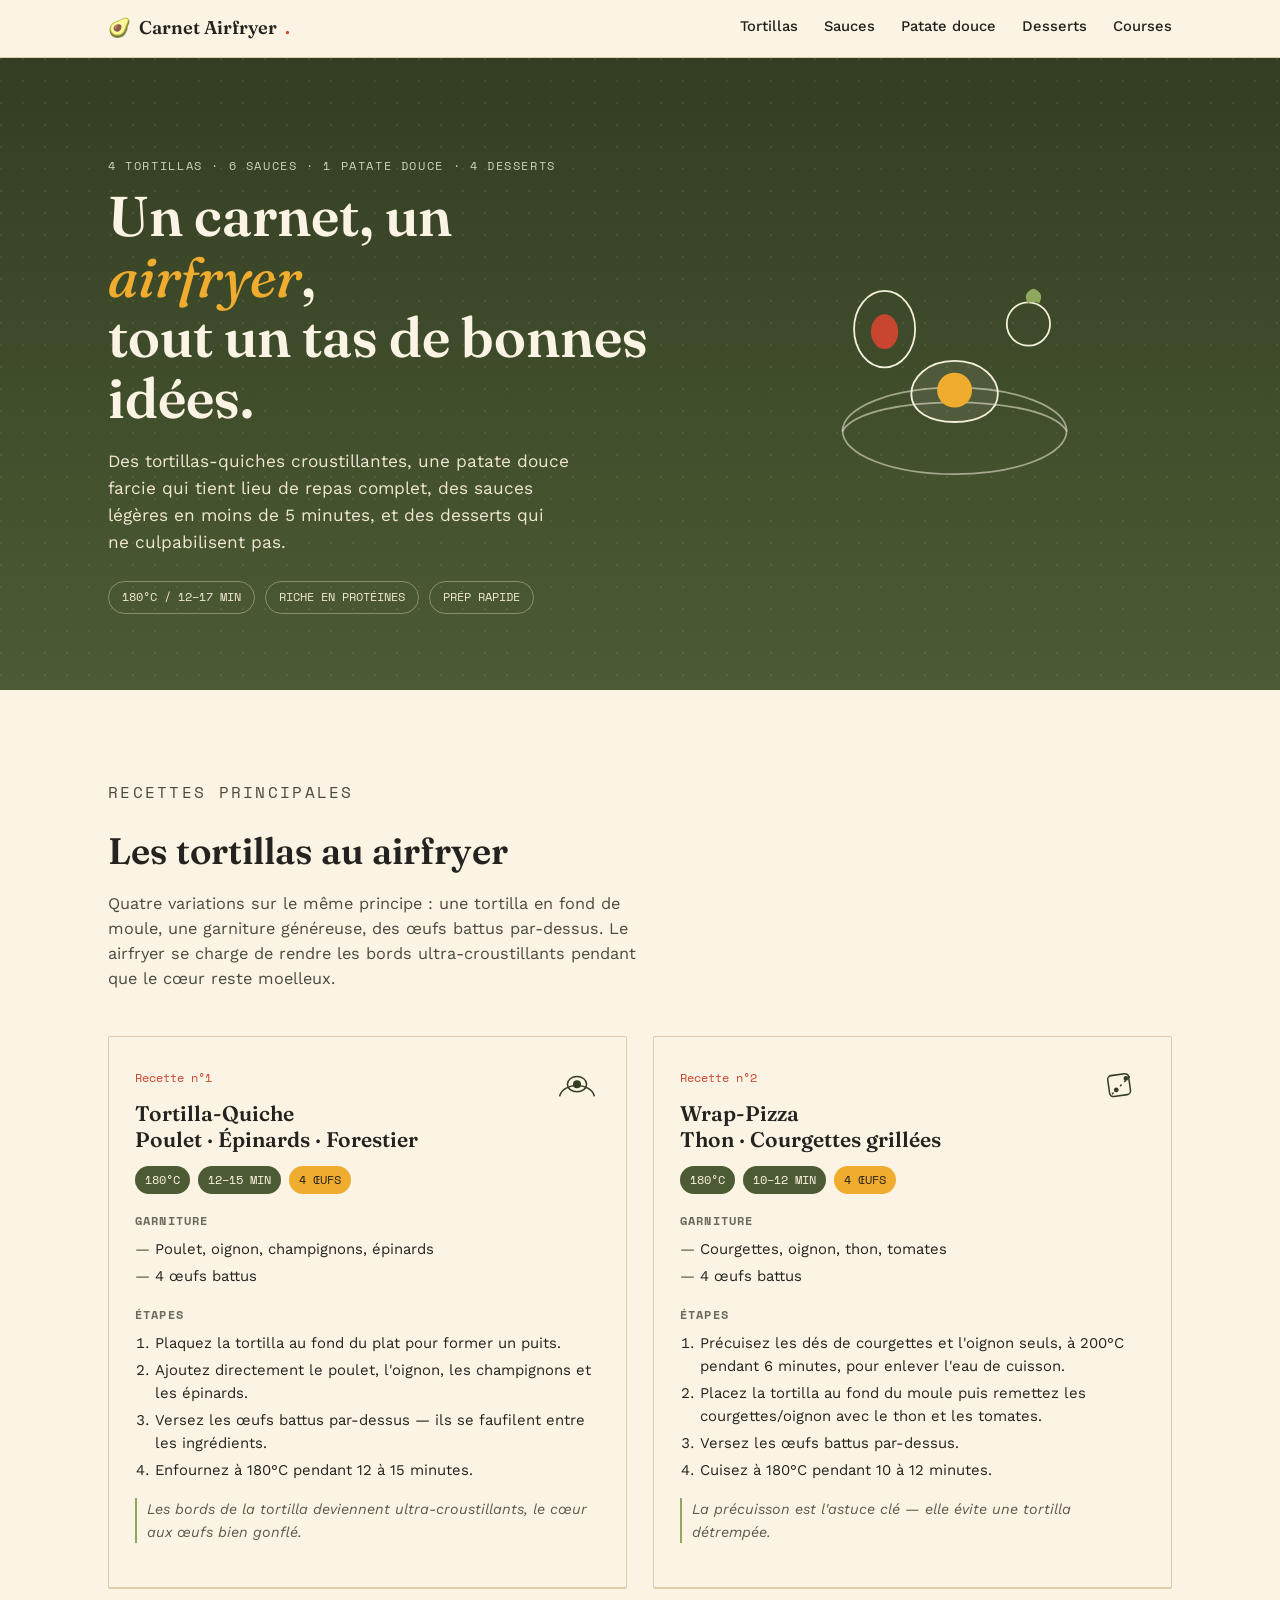
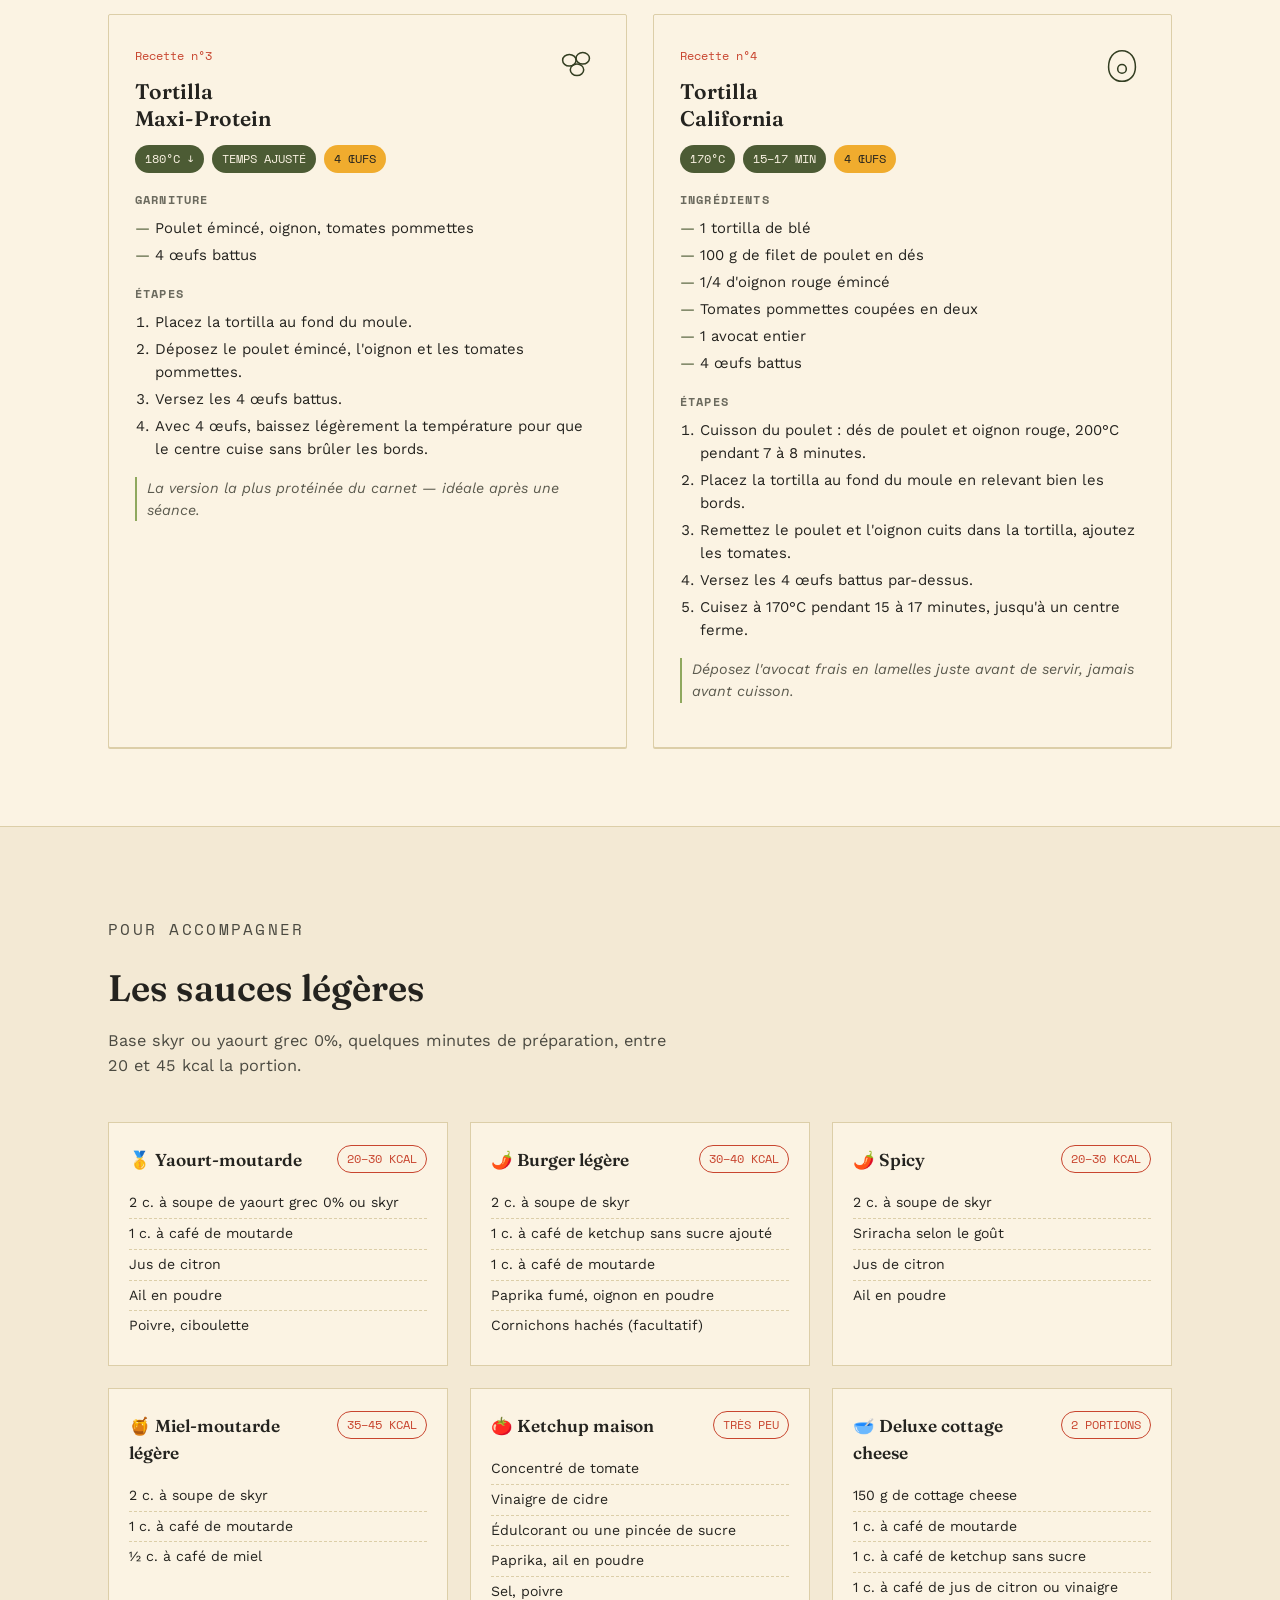
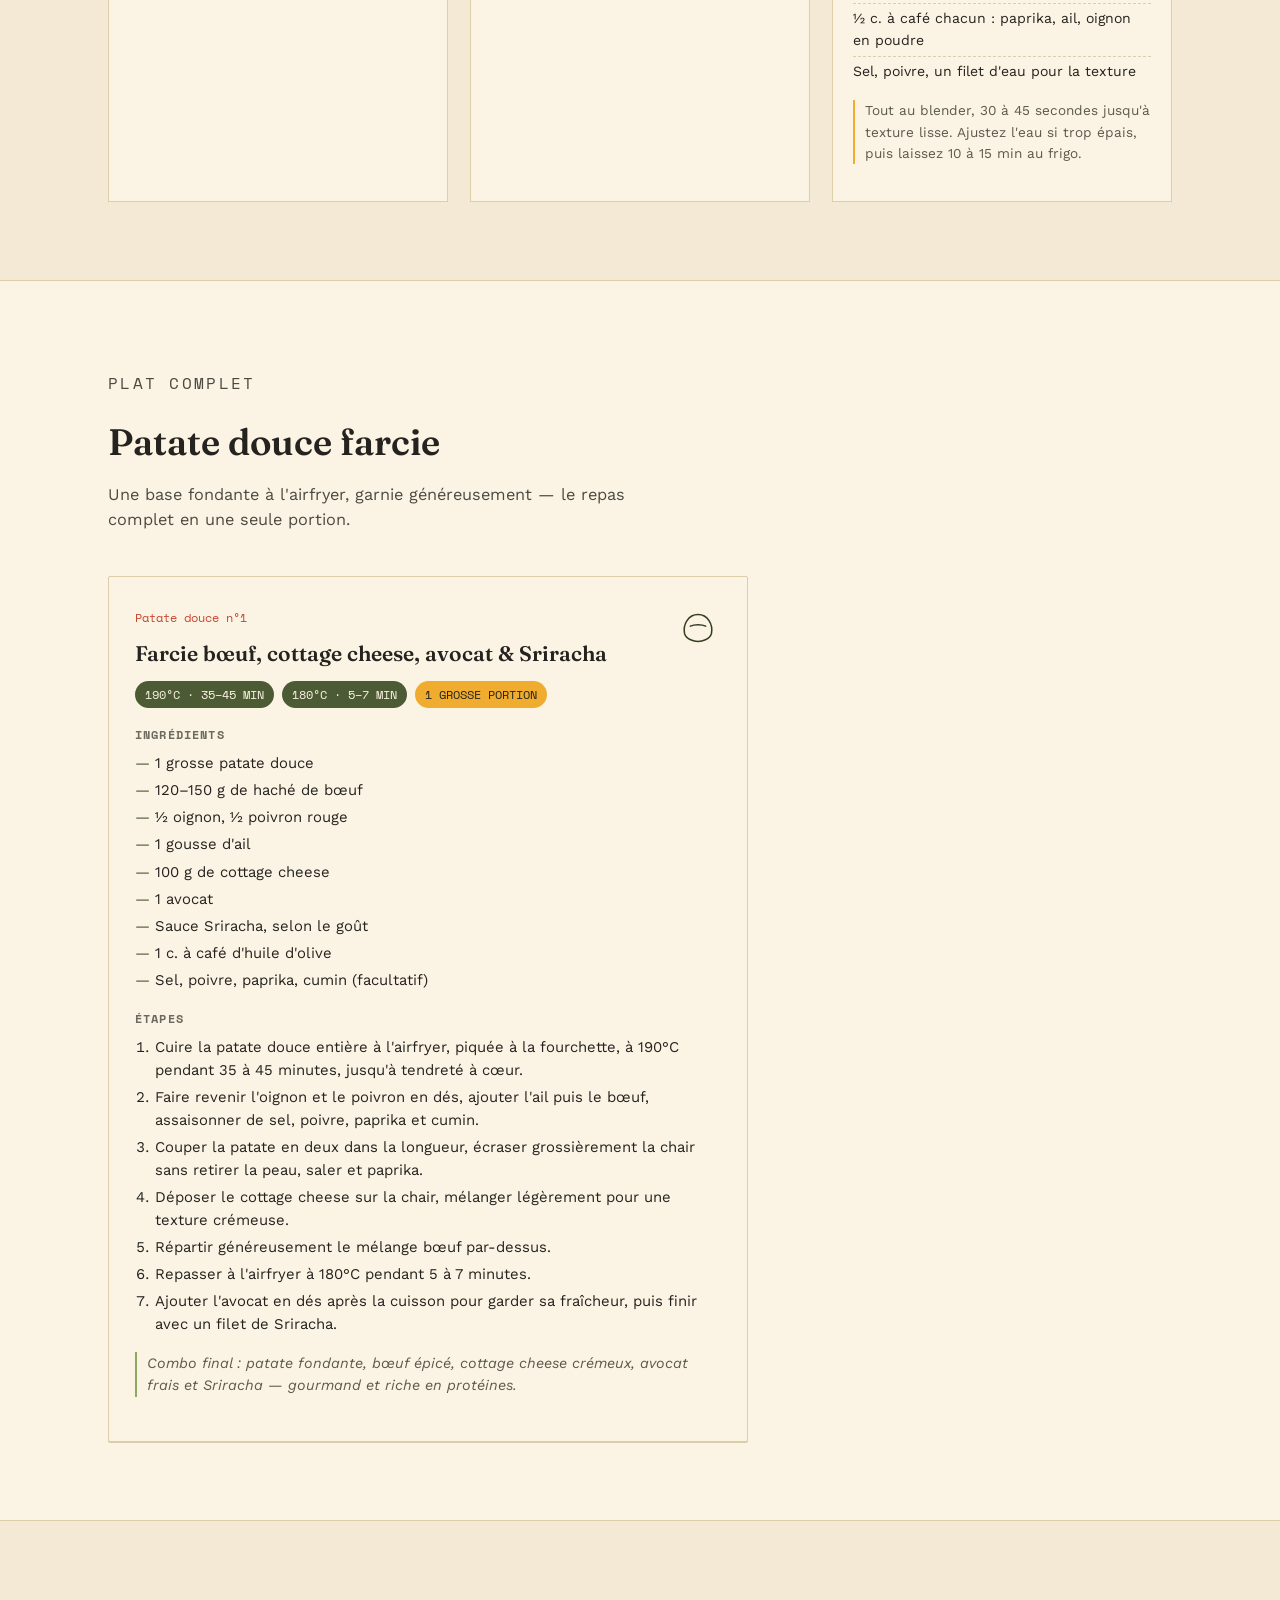
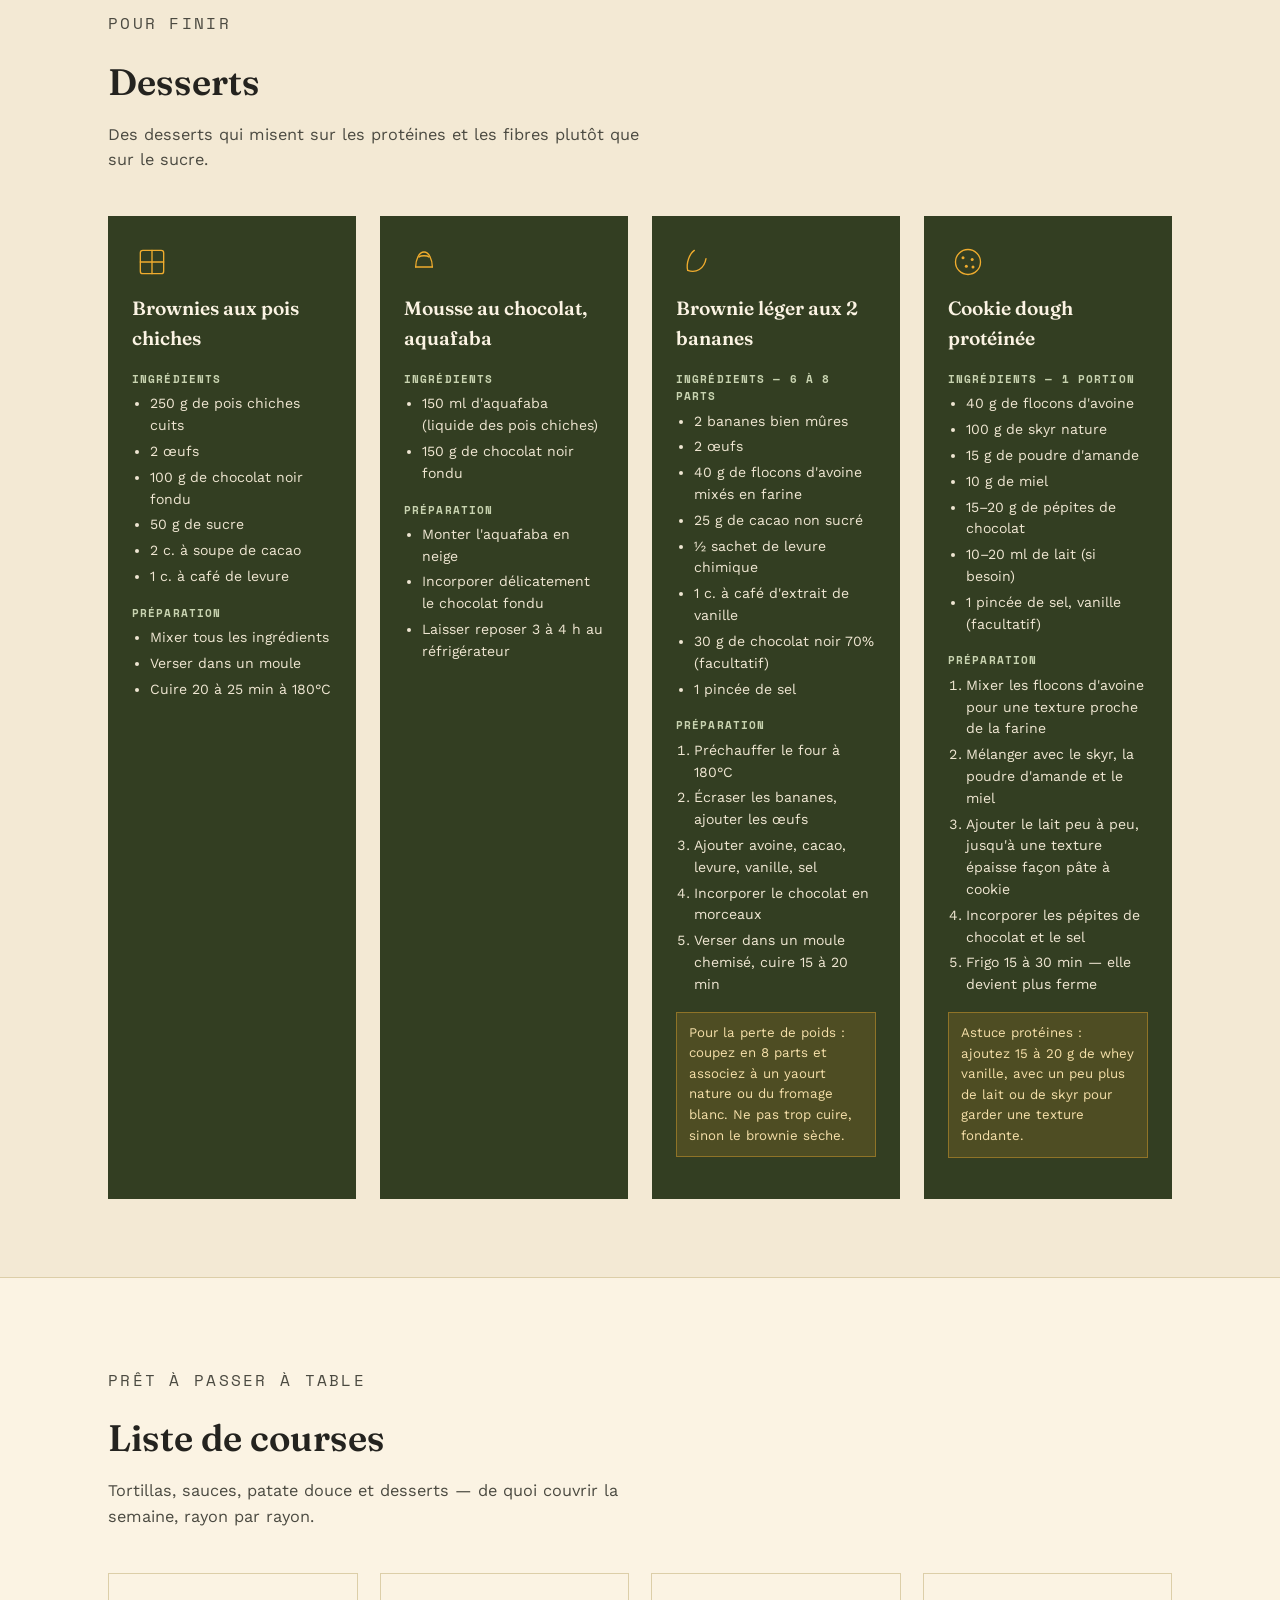
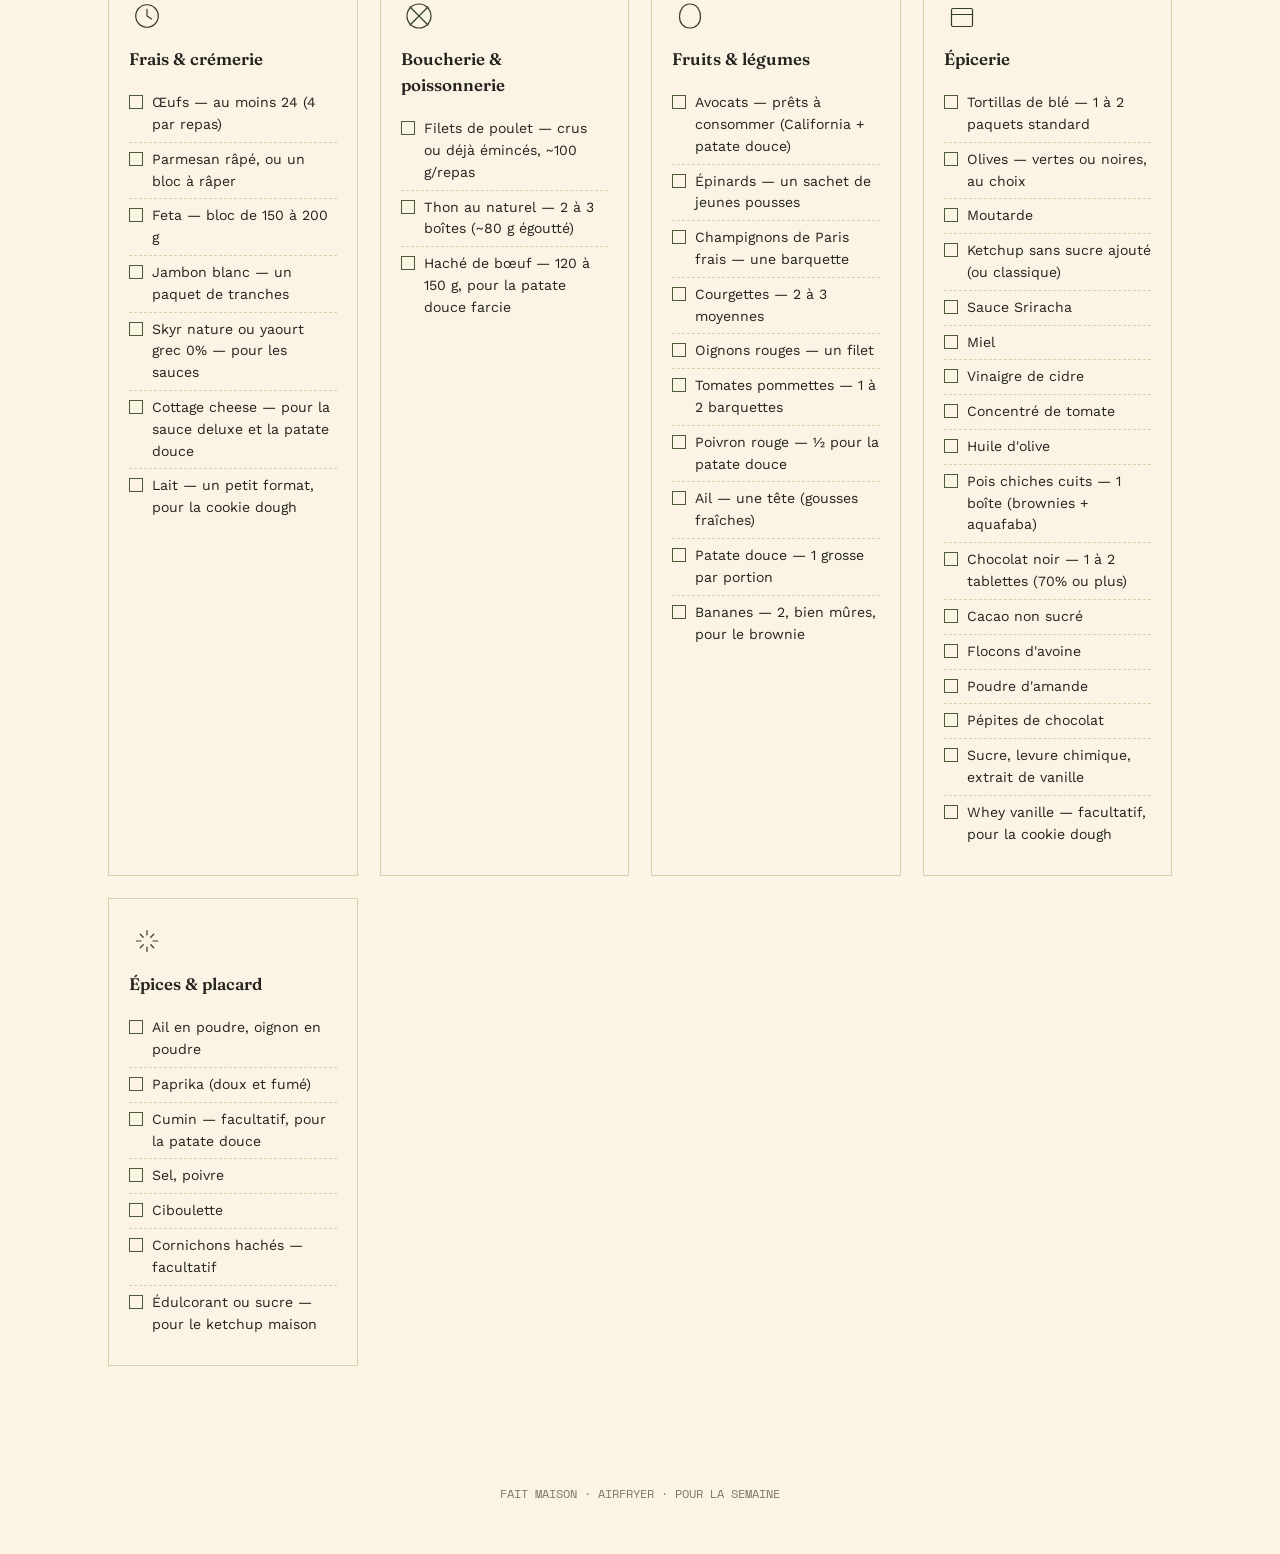
==== commit e0dbd556: "Add files via upload" ====
--- a/recettes.html
+++ b/recettes.html
@@ -375,12 +375,12 @@
         <div class="badges">
           <span class="badge">180°C</span>
           <span class="badge">12–15 MIN</span>
-          <span class="badge alt">2 ŒUFS</span>
+          <span class="badge alt">4 ŒUFS</span>
         </div>
         <h4>Garniture</h4>
         <ul>
           <li>Poulet, oignon, champignons, épinards</li>
-          <li>2 œufs battus</li>
+          <li>4 œufs battus</li>
         </ul>
         <h4>Étapes</h4>
         <ol>
@@ -409,12 +409,12 @@
         <div class="badges">
           <span class="badge">180°C</span>
           <span class="badge">10–12 MIN</span>
-          <span class="badge alt">2 ŒUFS</span>
+          <span class="badge alt">4 ŒUFS</span>
         </div>
         <h4>Garniture</h4>
         <ul>
           <li>Courgettes, oignon, thon, tomates</li>
-          <li>2 œufs battus</li>
+          <li>4 œufs battus</li>
         </ul>
         <h4>Étapes</h4>
         <ol>
@@ -442,19 +442,19 @@
         <div class="badges">
           <span class="badge">180°C ↓</span>
           <span class="badge">TEMPS AJUSTÉ</span>
-          <span class="badge alt">3 ŒUFS</span>
+          <span class="badge alt">4 ŒUFS</span>
         </div>
         <h4>Garniture</h4>
         <ul>
           <li>Poulet émincé, oignon, tomates pommettes</li>
-          <li>3 œufs battus</li>
+          <li>4 œufs battus</li>
         </ul>
         <h4>Étapes</h4>
         <ol>
           <li>Placez la tortilla au fond du moule.</li>
           <li>Déposez le poulet émincé, l'oignon et les tomates pommettes.</li>
-          <li>Versez les 3 œufs battus.</li>
-          <li>Avec 3 œufs, baissez légèrement la température pour que le centre cuise sans brûler les bords.</li>
+          <li>Versez les 4 œufs battus.</li>
+          <li>Avec 4 œufs, baissez légèrement la température pour que le centre cuise sans brûler les bords.</li>
         </ol>
         <p class="note">La version la plus protéinée du carnet — idéale après une séance.</p>
       </article>
